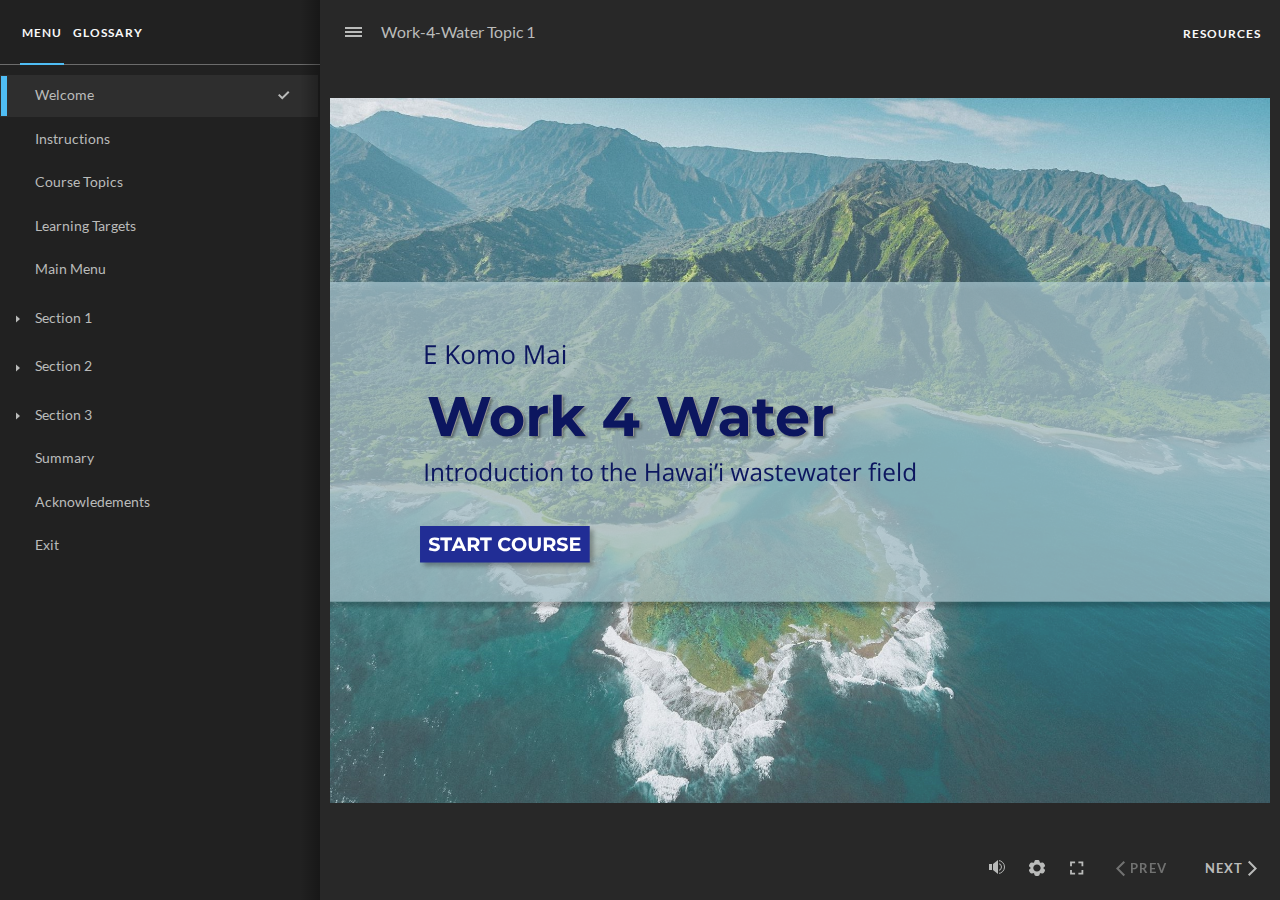
==== index.html @ f53f0b04 "Topic-1" ====
﻿<!doctype html>
<html lang="en-US">
<head>
  <meta charset="utf-8">
  <!-- Created using Storyline 360 x64 - http://www.articulate.com  -->
  <!-- version: 3.89.32618.0 -->
  <title>Work-4-Water Topic 1</title>
  <meta http-equiv="x-ua-compatible" content="IE=edge"/>
  <meta name="viewport" content="width=device-width,initial-scale=1,user-scalable=no,shrink-to-fit=no,minimal-ui"/>
  <meta name="apple-mobile-web-app-capable" content="yes"/>
  <style>
    html, body { height: 100%; padding: 0; margin: 0 }
    #app { height: 100%; width: 100%; }
  </style>

  <script>
    window.DS = {};
    window.globals = {
      DATA_PATH_BASE: '',
      HAS_FRAME: true,
      HAS_SLIDE: true,

      lmsPresent: false,
      tinCanPresent: false,
      cmi5Present: false,
      aoSupport: false,
      scale: 'noscale',
      captureRc: false,
      browserSize: 'optimal',
      bgColor: '#282828',
      features: 'DropInBase,DropInCore,DropInInteractions,DropInMisc,DropInVectors,DropInVideo,LayerPresentAsDialog,MultipleQuizTracking,UpdatedThemeEditor',
      themeName: 'unified',
      preloaderColor: '#FFFFFF',
      suppressAnalytics: false,
      productChannel: 'stable',
      publishSource: 'storyline',
      aid: 'aid|bbc10aa6-106b-48da-9eda-068193669b2e',
      cid: 'f92c826b-d3ce-4c2c-9ca2-2c29e35b2775',
      playerVersion: '3.89.32618.0',
      publishTimestamp: '2024-07-13T00:04:55.3351137Z',
      maxIosVideoElements: 10,
      connectionSettings: { message: 'You%20are%20offline.%20Trying%20to%20reconnect...', useDarkTheme: false, mode: 'disabled' },
      hasFeature: function(feature) {
        return this.features.split(',').includes(feature);
      },
      
      parseParams: function(qs) {
        if (window.globals.parsedParams != null) {
          return window.globals.parsedParams;
        }
        qs = (qs || window.location.search.substr(1)).split('+').join(' ');
        var params = {},
            tokens,
            re = /[?&]?([^=]+)=([^&]*)/g;

        while (tokens = re.exec(qs)) {
          params[decodeURIComponent(tokens[1]).trim()] =
            decodeURIComponent(tokens[2]).trim();
        }
        window.globals.parsedParams = params;
        return params;
      }

    };
  </script>
  <script>
    var isIe11 = ('ActiveXObject' in window || window.MSBlobBuilder != null)
      && window.msCrypto != null && !window.ActiveXObject;
    if (isIe11) {
      window.globals.unsupportedBrowser = true;
      document.write(atob('[base64]'));
    }
  </script>

  <script>
    if (window.globals.hasFeature('MultiLanguageSinglePackageSupport')) {
      
      
    }
  </script>

  
  <script>window.THREE = { };</script>
  
</head>
<body style="background: #282828" class="cs-HTML theme-unified">
  <!-- 360 -->
  <script>!function(){var e,i=/iPhone/i,o=/iPod/i,n=/iPad/i,t=/\biOS-universal(?:.+)Mac\b/i,r=/\bAndroid(?:.+)Mobile\b/i,a=/Android/i,d=/(?:SD4930UR|\bSilk(?:.+)Mobile\b)/i,p=/Silk/i,l=/Windows Phone/i,u=/\bWindows(?:.+)ARM\b/i,b=/BlackBerry/i,s=/BB10/i,c=/Opera Mini/i,f=/\b(CriOS|Chrome)(?:.+)Mobile/i,h=/Mobile(?:.+)Firefox\b/i,v=function(e){return void 0!==e&&"MacIntel"===e.platform&&"number"==typeof e.maxTouchPoints&&e.maxTouchPoints>1&&"undefined"==typeof MSStream};e=function(e){var m={userAgent:"",platform:"",maxTouchPoints:0};e||"undefined"==typeof navigator?"string"==typeof e?m.userAgent=e:e&&e.userAgent&&(m={userAgent:e.userAgent,platform:e.platform,maxTouchPoints:e.maxTouchPoints||0}):m={userAgent:navigator.userAgent,platform:navigator.platform,maxTouchPoints:navigator.maxTouchPoints||0};var g=m.userAgent,y=g.split("[FBAN");void 0!==y[1]&&(g=y[0]),void 0!==(y=g.split("Twitter"))[1]&&(g=y[0]);var A=function(e){return function(i){return i.test(e)}}(g),w={apple:{phone:A(i)&&!A(l),ipod:A(o),tablet:!A(i)&&(A(n)||v(m))&&!A(l),universal:A(t),device:(A(i)||A(o)||A(n)||A(t)||v(m))&&!A(l)},amazon:{phone:A(d),tablet:!A(d)&&A(p),device:A(d)||A(p)},android:{phone:!A(l)&&A(d)||!A(l)&&A(r),tablet:!A(l)&&!A(d)&&!A(r)&&(A(p)||A(a)),device:!A(l)&&(A(d)||A(p)||A(r)||A(a))||A(/\bokhttp\b/i)},windows:{phone:A(l),tablet:A(u),device:A(l)||A(u)},other:{blackberry:A(b),blackberry10:A(s),opera:A(c),firefox:A(h),chrome:A(f),device:A(b)||A(s)||A(c)||A(h)||A(f)},any:!1,phone:!1,tablet:!1};return w.any=w.apple.device||w.android.device||w.windows.device||w.other.device,w.phone=w.apple.phone||w.android.phone||w.windows.phone,w.tablet=w.apple.tablet||w.android.tablet||w.windows.tablet,w}(),"object"==typeof exports&&"undefined"!=typeof module?module.exports=e:"function"==typeof define&&define.amd?define((function(){return e})):this.isMobile=e}();
    window.isMobile.apple.tablet = window.isMobile.apple.tablet ||
      (navigator.platform === 'MacIntel' && navigator.maxTouchPoints > 1);
    window.isMobile.apple.device = window.isMobile.apple.device || window.isMobile.apple.tablet;
    window.isMobile.tablet = window.isMobile.tablet || window.isMobile.apple.tablet;
    window.isMobile.any = window.isMobile.any || window.isMobile.apple.tablet;
  </script>

  <div id="focus-sink" tabindex="-1"></div>

  <div id="preso"></div>
  <script>
    (function() {

      var classTypes = [ 'desktop', 'mobile', 'phone', 'tablet' ];

      var addDeviceClasses = function(prefix, testObj) {
        var curr, i;
        for (i = 0; i < classTypes.length; i++) {
          curr = classTypes[i];
          if (testObj[curr]) {
            document.body.classList.add(prefix + curr);
          }
        }
      };

      var params = window.globals.parseParams(),
          isDevicePreview = params.devicepreview === '1',
          isPhoneOverride = params.deviceType === 'phone' || (isDevicePreview && params.phone == '1'),
          isTabletOverride = (params.deviceType === 'tablet' || isDevicePreview) && !isPhoneOverride,
          isMobileOverride = isPhoneOverride || isTabletOverride;

      var deviceView = {
        desktop: !window.isMobile.any && !isMobileOverride,
        mobile: window.isMobile.any || isMobileOverride,
        phone: isPhoneOverride || (window.isMobile.phone && !isTabletOverride),
        tablet: isTabletOverride || window.isMobile.tablet
      };

      window.globals.deviceView = deviceView;
      window.isMobile.desktop = !window.isMobile.any;
      window.isMobile.mobile = window.isMobile.any;

      addDeviceClasses('view-', deviceView);

    })();
  </script>
  
  <script src='story_content/triggers.js' type=text/javascript></script>
<script src='story_content/user.js' type=text/javascript></script>
  <div class="slide-loader"></div>

  <script>
    var doc = document, loader = doc.body.querySelector('.slide-loader'); [ 1, 2, 3 ].forEach(function(n) { var d = doc.createElement('div'); d.style.backgroundColor = window.globals.preloaderColor; d.classList.add('mobile-loader-dot'); d.classList.add('dot' + n); loader.appendChild(d); });
  </script>

  <div class="mobile-load-title-overlay" style="display: none">
    <div class="mobile-load-title">Work-4-Water Topic 1</div>
  </div>

  <div class="mobile-chrome-warning"></div>

  
<style>
  .warn-connection-dialog {
    display: none;
    background: transparent;
    pointer-events: all;
    position: fixed;
    left: 0;
    top: 0;
    width: 100%;
    height: 100%;
    z-index: 999;
  }

  .warn-connection-content {
    pointer-events: all;
    border-radius: 4px;
    background: white;
    border: 1px solid #E7E7E7;
    color: #333333;
    box-shadow: 0 2px 4px rgba(0, 0, 0, 0.25);
    transition: all 150ms ease-out;
    position: absolute;
    white-space: nowrap;
  }

  .view-phone.is-landscape .warn-connection-content {
    left: 23px;
    bottom: 23px;
  }

  .view-tablet.is-landscape .warn-connection-content {
    left: 50%;
    top: 20px;
    transform: translateX(-50%);
  }

  .view-mobile.is-portrait .warn-connection-content {
    transform: translate(-50%, calc(-100% - 15px));
  }

  .warn-connection-content p {
    display: inline-block;
    margin: 0 8px 0 0;
    line-height: 33px;
    font-size: 11px;
  }

  .warn-connection-content svg {
    position: relative;
    vertical-align: middle;
    margin: 0 2px 2px 8px;
  }

  .view-desktop .warn-connection-content {
    left: 1.5em;
    bottom: 1.5em;
  }

  .view-desktop .warn-connection-content p {
    font-size: 1.1em;
  }

  .is-offline .warn-connection-dialog {
    display: block;
  }

  .is-offline .cs-panel * {
    pointer-events: none !important;
  }

  .is-offline .cs-panel {
    pointer-events: all !important;
  }

  .is-offline #nav-controls * {
    pointer-events: none !important;
  }

  .is-offline #nav-controls {
    pointer-events: all !important;
  }
</style>

<div class="warn-connection-dialog" role="alertdialog" aria-modal="true" tabindex="0" aria-labelledby="warn-connection-message">
  <div class="warn-connection-content">
    <svg width="17" height="15" viewBox="0 0 17 15" xmlns="http://www.w3.org/2000/svg">
      <path fill="#8F0000" stroke="white" d="M16.07,12.98 L15.88,12.23 L9.51,1.21 C8.97,0.26,7.6,0.26,7.06,1.21 L0.69,12.23 C0.15,13.16,0.81,14.36,1.91,14.36 H14.65 C15.47,14.36,16.05,13.7,16.07,12.98 Z"/>
      <path fill="white" stroke="white" d="M8.58,5.5 C8.35,5.28,8.5,5.35,8.21,5.32 C8.09,5.35,7.97,5.49,7.96,5.67 C7.97,5.79,7.98,5.92,7.98,6.04 L7.98,6.04 C7.99,6.17,8,6.31,8.01,6.43 L8.01,6.44 C8.03,6.92,8.06,7.41,8.09,7.9 L8.09,7.9 C8.12,8.39,8.14,8.88,8.17,9.37 C8.17,9.39,8.18,9.42,8.2,9.44 C8.23,9.46,8.25,9.47,8.28,9.47 C8.31,9.47,8.34,9.46,8.35,9.44 C8.37,9.43,8.38,9.4,8.39,9.35 L8.39,9.34 C8.39,9.24,8.4,9.15,8.4,9.05 L8.4,9.05 C8.41,8.96,8.41,8.86,8.42,8.75 C8.43,8.44,8.45,8.12,8.47,7.81 L8.47,7.81 C8.49,7.49,8.51,7.18,8.53,6.87 C8.55,6.46,8.56,6.05,8.59,5.64 L8.6,5.62 C8.6,5.57,8.59,5.53,8.58,5.5 L8.21,5.32 Z"/>
      <circle fill="white" stroke="white" cx="8.3" cy="11.35" r="0.3"/>
    </svg>
    <p id="warn-connection-message">You are offline. Trying to reconnect...</p>
  </div>
</div>

<script>
  (function() {
    window.DS.connection = {
      warningShown: false,
      assets: {},
      loadingAssetGroup: false,
      retryDelay: 500
    };

    var connectionSettings = window.globals.connectionSettings || {};

    var useConnectionMessages = window.AbortController != null &&
      window.location.protocol != 'file:' &&
      connectionSettings.mode === 'normal';

    window.DS.connection.useConnectionMessages = useConnectionMessages;

    var assetCount = 0;
    var checkLoadedId;


    if (useConnectionMessages && connectionSettings != null) {
      var contentEl = document.querySelector('.warn-connection-content');
      var messageEl = contentEl.querySelector('p');

      if (connectionSettings.useDarkTheme) {
        contentEl.style.borderColor = '#BABBBA';
        contentEl.style.backgroundColor = '#282828';
        contentEl.style.color = '#FFFFFF';
      }

      if (connectionSettings.message != null) {
        messageEl.textContent = window.decodeURIComponent(connectionSettings.message);
      }
    }

    function checkAssetsReady() {
      for (var i in DS.connection.assets) {
        if (!DS.connection.assets[i].success) {
          return false;
        }
      }
      return true;
    }

    function stopAssetGroup() {
      if (!useConnectionMessages) { return; }

      assetCount = 0;

      DS.connection.oldAssetGroup = DS.connection.assets;
      DS.connection.assets = {};
      DS.connection.loadingAssetGroup = false;
      clearInterval(checkLoadedId);
    }

    function startAssetGroup() {
      if (!useConnectionMessages) { return; }
      var ticks = 0;
      clearInterval(checkLoadedId);
      checkLoadedId = setInterval(function() {
        var loaded = 0;
        if (assetCount === 0 && loaded === 0) {
          clearInterval(checkLoadedId);
          return;
        }

        for (var i in DS.connection.assets) {
          if (DS.connection.assets[i].success) {
            loaded++;
          }
        }

        if (assetCount === loaded && checkAssetsReady()) {
          for (var i in DS.connection.assets) {
            if (DS.connection.assets[i].action) {
              DS.connection.assets[i].action();
            }
          }
          hideWarning();
          stopAssetGroup();
        }
      }, 100)
    }

    function requiredAsset(url, action, retry, type) {
      if (!useConnectionMessages) { return; }
      if (DS.connection.assets[url]) { return; }

      DS.connection.assets[url] = {
        success: false, action: action, retry: retry, type: type
      };
      assetCount = Object.keys(DS.connection.assets).length;
      if (!DS.connection.loadingAssetGroup) {
        startAssetGroup();
      }
      DS.connection.loadingAssetGroup = true;
    }

    function assetLoaded(url) {
      if (!useConnectionMessages) { return; }
      if (DS.connection.assets[url]) {
        DS.connection.assets[url].success = true;
      }
    }

    function assetFailed(url) {
      if (!useConnectionMessages) { return; }
      if (!DS.connection.assets[url]) {
        if (/\.js$/.test(url) && url.indexOf('transcripts') === -1) {
          setTimeout(function() {
            if (DS.connection.lastSlideLoaded != null) {
              DS.connection.lastSlideLoaded();
            }
          }, DS.connection.retryDelay);
        }
        return;
      }
      if (!DS.connection.warningShown) { showWarning(); }
      if (DS.connection.assets[url].retry) {
        setTimeout(function() {
          if (!DS.connection.assets[url].success) {
            DS.connection.assets[url].retry()
          }
        }, DS.connection.retryDelay);
      }
    }

    function hideWarning() {
      document.body.classList.remove('is-offline');
      DS.connection.warningShown = false;
      enableKeys();
    }
    DS.connection.hideWarning = hideWarning

    function showWarning(btn) {
      document.body.classList.add('is-offline')
      DS.connection.warningShown = true;
      updateWarningPosition();
      disableKeys();
    }

    function updateWarningPosition() {
      if (!DS.connection.warningShown) {
        return;
      }

      var isPortrait = document.body.classList.contains('is-portrait');
      var isMobile = document.body.classList.contains('view-mobile');
      var warningEl = document.querySelector('.warn-connection-content');

      if (isPortrait && isMobile) {
        var slide = document.querySelector('.primary-slide');
        var slideRect = slide != null
          ? slide.getBoundingClientRect()
          : { top: window.innerHeight, left: 0, width: window.innerWidth };

        warningEl.style.top = `${slideRect.top}px`
        warningEl.style.left = `${slideRect.left + slideRect.width / 2}px`
      } else {
        warningEl.style.top = null;
        warningEl.style.left = null;
      }

      window.requestAnimationFrame(updateWarningPosition);
    }

    function onDisableKeyDown(e) {
      e.preventDefault();
      e.stopImmediatePropagation();
    }

    function onDisableKeyUp(e) {
      e.preventDefault();
      e.stopImmediatePropagation();
    }

    var accStyle = document.createElement('style');
    var warnDialogEl = document.querySelector('.warn-connection-dialog');

    function disableKeys() {
      if (DS.views && DS.views.nsStack && DS.views.nsStack.length === 1) {
        DS.views.nsStack[0].tabReachable = false
        DS.views.nsStack[0].updateTabIndex(true, true);
      }

      accStyle.innerHTML = '.acc-shadow-dom { display: none; }';
      document.body.appendChild(accStyle);

      warnDialogEl.parentNode.append(warnDialogEl);
      warnDialogEl.focus();
    }

    function enableKeys() {
      accStyle.remove();
      if (DS.views && DS.views.nsStack && DS.views.nsStack.length === 1 && DS.views.nsStack[0].name === '_frame') {
        DS.views.nsStack[0].tabReachable = true;
        DS.views.nsStack[0].updateTabIndex();
      }
    }

    // these will all be noops if the feature flag isn't set in
    // the data and `window.globals.features`
    DS.connection.requiredAsset = requiredAsset;
    DS.connection.assetLoaded = assetLoaded;
    DS.connection.assetFailed = assetFailed;
    DS.connection.stopAssetGroup = stopAssetGroup;
    DS.connection.startAssetGroup = startAssetGroup;
  })();
</script>


  <script>
    
    if (window.autoSpider && window.vInterfaceObject) {
      document.querySelector('.mobile-load-title-overlay').style.display = 'none';
    }
  </script>

  

  <link rel="stylesheet" href="html5/data/css/output.min.css" data-noprefix/>
</body>
<script src="html5/lib/scripts/bootstrapper.min.js"></script>
</html>
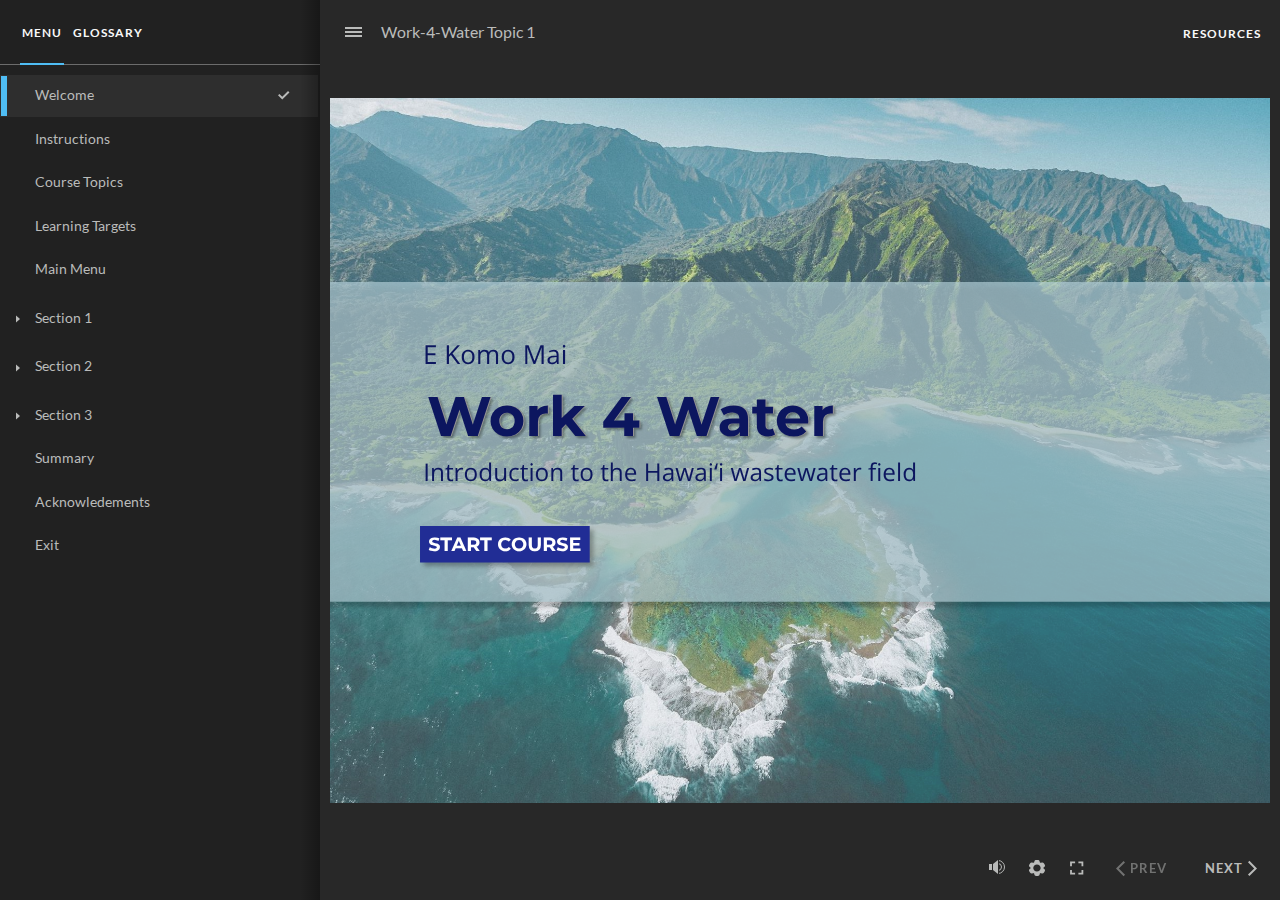
==== commit 232a148c: "update" ====
--- a/index.html
+++ b/index.html
@@ -35,9 +35,9 @@
       productChannel: 'stable',
       publishSource: 'storyline',
       aid: 'aid|bbc10aa6-106b-48da-9eda-068193669b2e',
-      cid: 'f92c826b-d3ce-4c2c-9ca2-2c29e35b2775',
+      cid: '52d2edf0-359a-468c-b7f7-6700e3dc0026',
       playerVersion: '3.89.32618.0',
-      publishTimestamp: '2024-07-13T00:04:55.3351137Z',
+      publishTimestamp: '2024-08-23T02:30:59.2819890Z',
       maxIosVideoElements: 10,
       connectionSettings: { message: 'You%20are%20offline.%20Trying%20to%20reconnect...', useDarkTheme: false, mode: 'disabled' },
       hasFeature: function(feature) {
--- a/html5/data/css/output.min.css
+++ b/html5/data/css/output.min.css
@@ -1,78 +1,78 @@
 @font-face {
-  font-family: 'LatoBold Charset1_ Bold39450413';
+  font-family: 'LatoBold Charset1_ BoldB9F5D1BA';
   src: url('[data-uri]');
   font-style: normal;
   font-weight: normal;
 }
 @font-face {
-  font-family: 'Lato Charset1_ 6C1BZpi932E6001B';
+  font-family: 'Lato Charset1_ 6YG5QF4251137DA3';
   src: url('[data-uri]');
   font-style: normal;
   font-weight: normal;
 }
 @font-face {
-  font-family: 'MontserratBold CharBold04F46FFB';
+  font-family: 'MontserratBold CharBold40FB5875';
   src: url('[data-uri]');
   font-style: normal;
   font-weight: normal;
 }
 @font-face {
-  font-family: 'Open Sans Charset1_ 5ncE9B820D6';
-  src: url('[data-uri]');
-  font-style: normal;
-  font-weight: normal;
-}
-@font-face {
-  font-family: 'Source Sans ProBoldBold0817FF28';
+  font-family: 'Open Sans Charset1_ 6D4EF0AEAC9';
+  src: url('[data-uri]');
+  font-style: normal;
+  font-weight: normal;
+}
+@font-face {
+  font-family: 'Source Sans ProBoldBoldEC28C13B';
   src: url('[data-uri]');
   font-style: normal;
   font-weight: normal;
 }
 @font-face {
-  font-family: 'Source Sans Pro Charset0C27BAE3';
+  font-family: 'Source Sans Pro Charset3F8ABA9E';
   src: url('[data-uri]');
   font-style: normal;
   font-weight: normal;
 }
 @font-face {
-  font-family: 'Open SansBold CharsBold1700D778';
+  font-family: 'Open SansBold CharsBold1D0CBF05';
   src: url('[data-uri]');
   font-style: normal;
   font-weight: normal;
 }
 @font-face {
-  font-family: 'Arial Charset1_ 6B7JE5T2F81555F';
+  font-family: 'Arial Charset1_ 5UwWiQ87DA755B2';
   src: url('[data-uri]');
   font-style: normal;
   font-weight: normal;
 }
 @font-face {
-  font-family: 'Calibri Charset1_ 6JokK98F82C30';
+  font-family: 'Calibri Charset1_ 5mZ9x149221E8';
   src: url('[data-uri]');
   font-style: normal;
   font-weight: normal;
 }
 @font-face {
-  font-family: 'CalibriBold CharsetBold27011F00';
+  font-family: 'Source Sans ProItItalicBD93B9F7';
+  src: url('[data-uri]');
+  font-style: normal;
+  font-weight: normal;
+}
+@font-face {
+  font-family: 'CalibriBold CharsetBold0C7247FE';
   src: url('[data-uri]');
   font-style: normal;
   font-weight: normal;
 }
 @font-face {
-  font-family: 'Roboto Medium Charset1_A9E3760C';
+  font-family: 'Roboto Medium Charset1_C43F3582';
   src: url('[data-uri]');
   font-style: normal;
   font-weight: normal;
 }
 @font-face {
-  font-family: 'Source Sans ProBoItalicF5C23239';
+  font-family: 'Source Sans ProBoItalicA06F79A0';
   src: url('[data-uri]');
-  font-style: normal;
-  font-weight: normal;
-}
-@font-face {
-  font-family: 'Source Sans ProItItalic21E29387';
-  src: url('[data-uri]');
   font-style: normal;
   font-weight: normal;
 }
@@ -84,7 +84,7 @@
 }
 @font-face {
   font-family: 'Open Sans Charset0_v9TY33EDE6F2';
-  src: url('[data-uri]');
+  src: url('[data-uri]');
   font-style: normal;
   font-weight: normal;
 }
@@ -119,6 +119,12 @@
   font-weight: normal;
 }
 @font-face {
+  font-family: 'Source Sans ProItItalicF78F954C';
+  src: url('[data-uri]